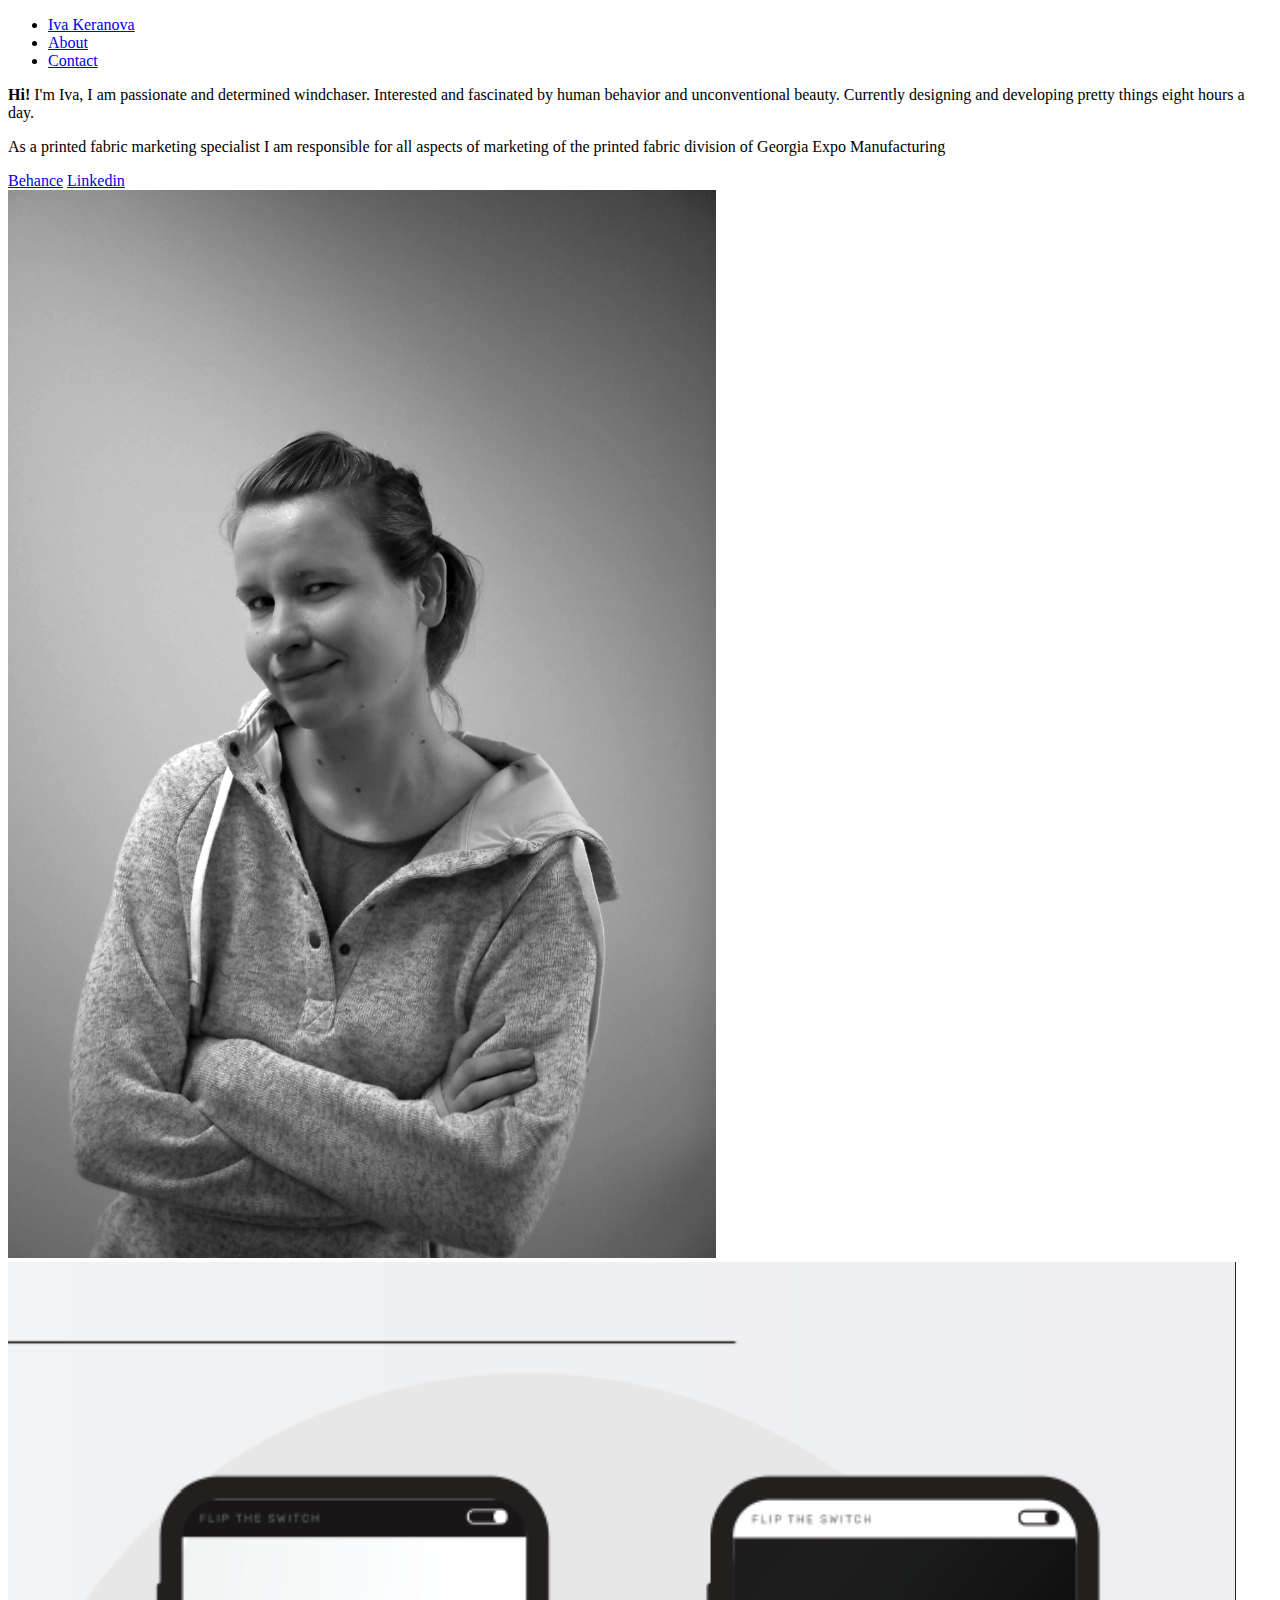
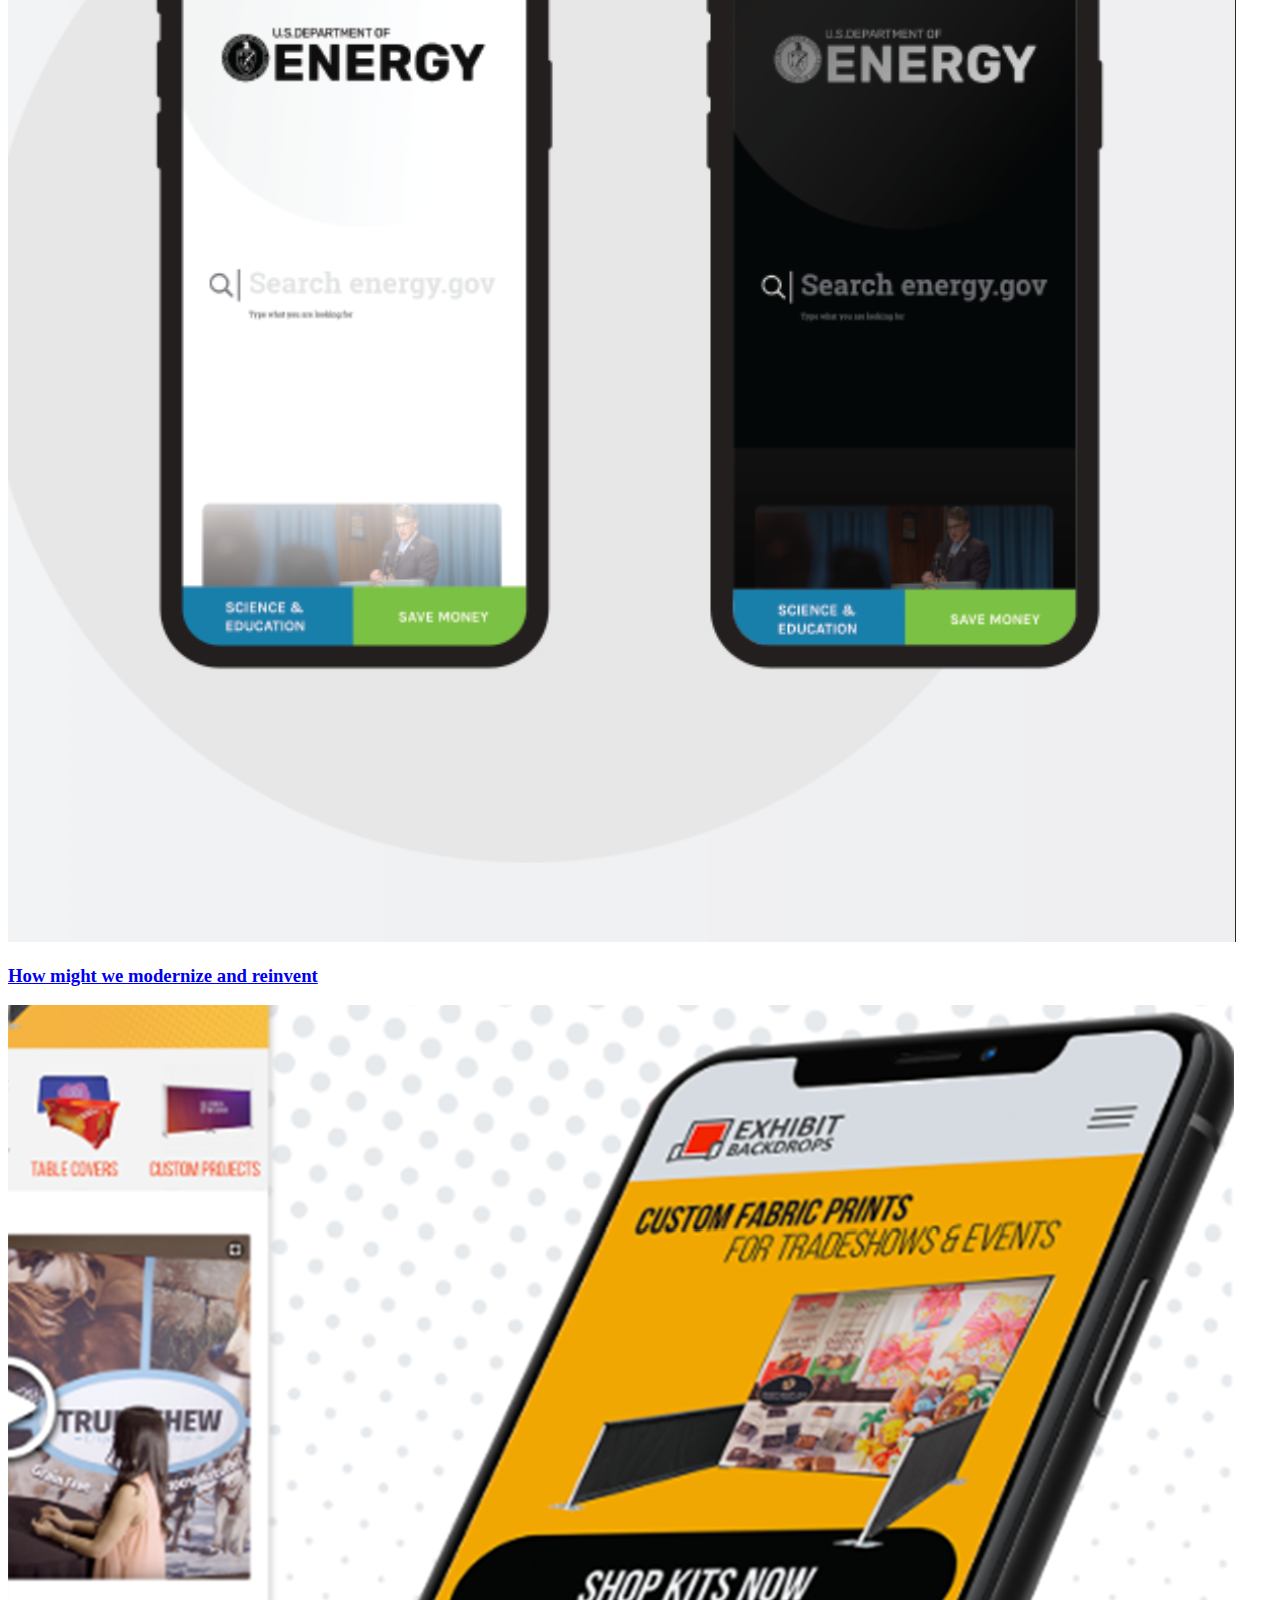
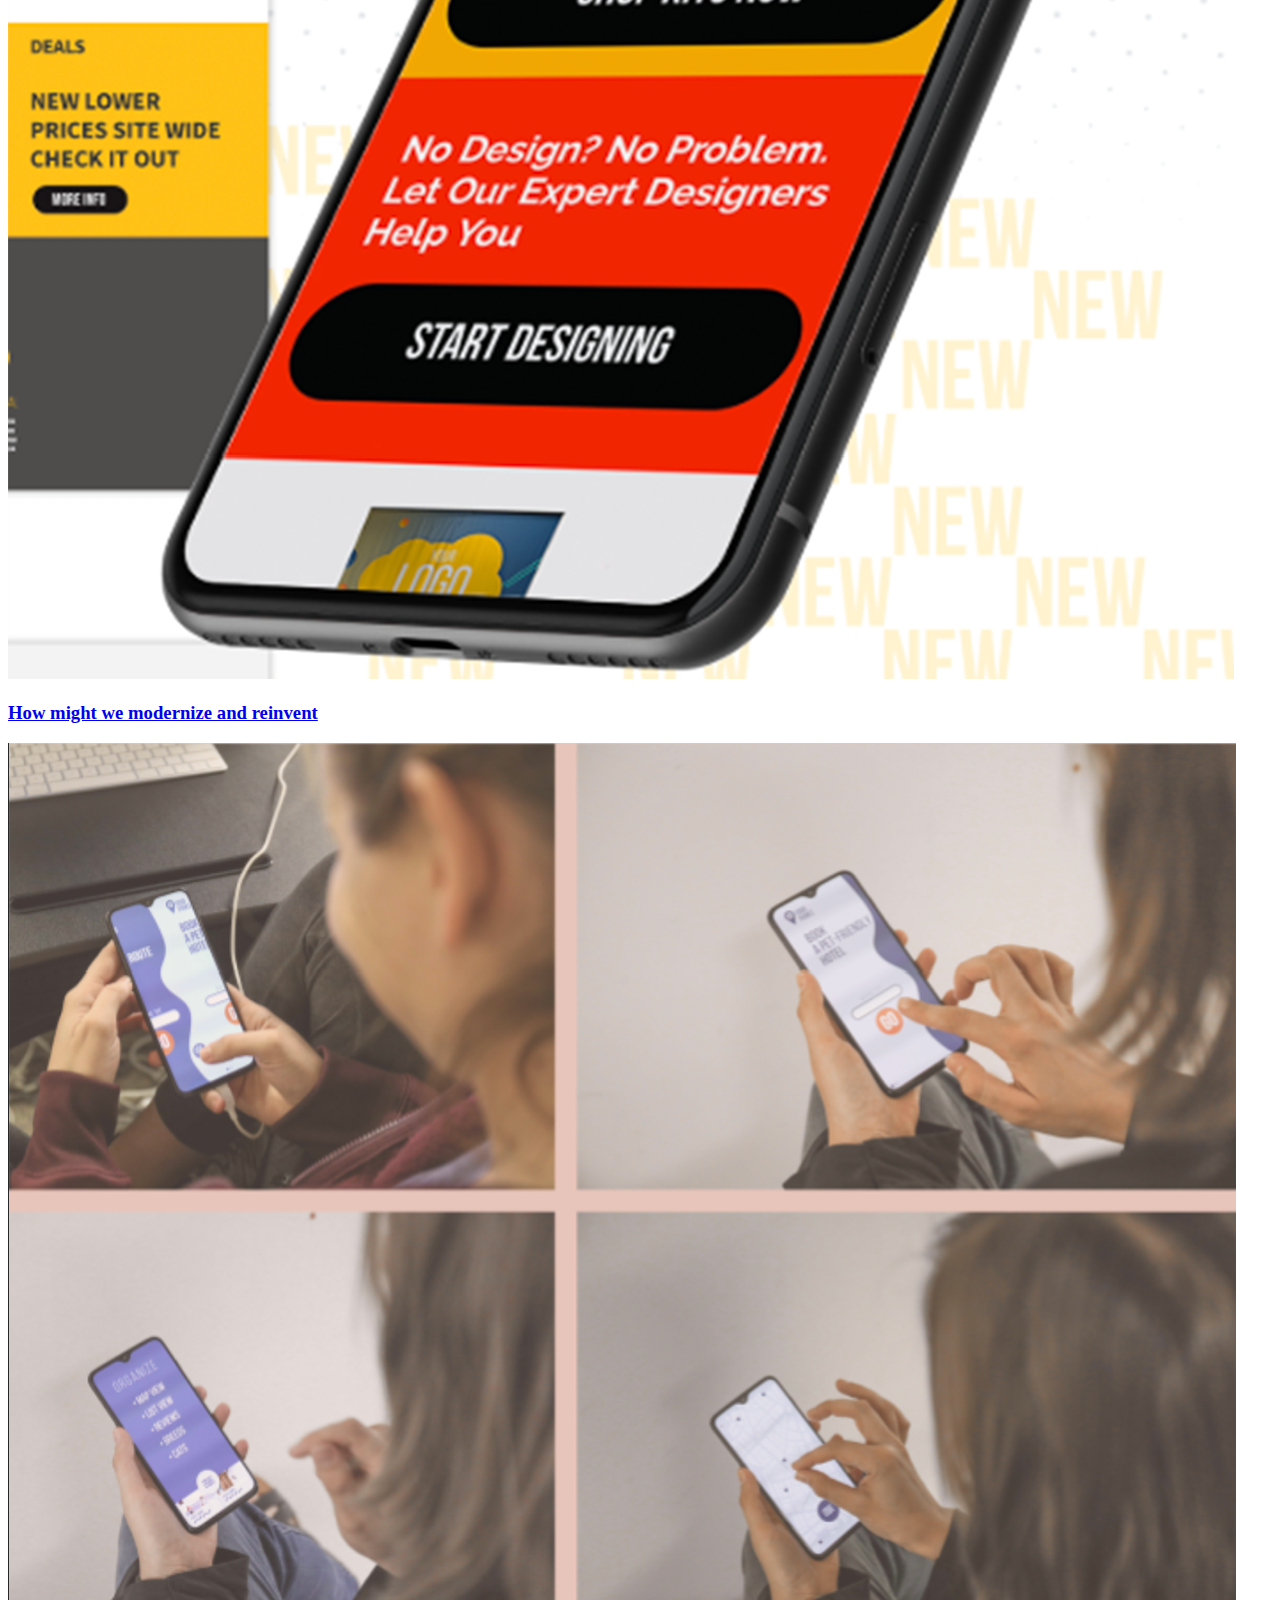
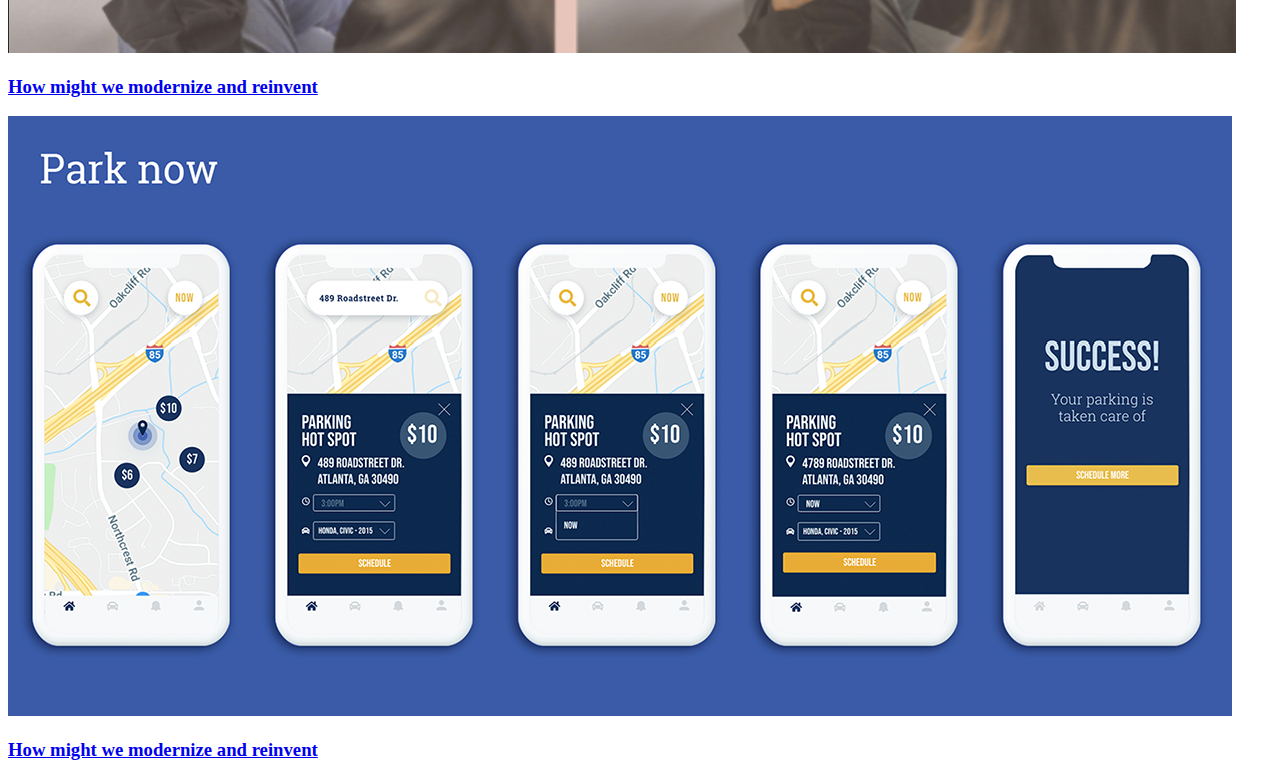
==== about.html @ b849577d "about me page" ====
<!DOCTYPE html>
<html lang="en">
  <head>
    <meta charset="utf-8">
    <title>about</title>
    <meta name="viewport" content="width=device-width, initial-scale=1.0">
    <meta name="description" content="">
    <meta name="author" content="">
   <!-- Bootstrap Core CSS 
    <link href="../assets/vendor/bootstrap/css/bootstrap.min.css" rel="stylesheet">-->

    <!-- Theme CSS -->
    
      
    <!-- MAIN CSS -->
    <link href="css/me.css" rel="stylesheet">

    <!-- Custom Fonts 
    <link href="../assets/vendor/font-awesome/css/font-awesome.min.css" rel="stylesheet" type="text/css">-->
    <link href="https://fonts.googleapis.com/css?family=Roboto+Slab&display=swap" rel="stylesheet">

    <!-- HTML5 Shim and Respond.js IE8 support of HTML5 elements and media queries -->
    <!-- WARNING: Respond.js doesn't work if you view the page via file:// -->
    <!--[if lt IE 9]>
        <script src="https://oss.maxcdn.com/libs/html5shiv/3.7.0/html5shiv.js"></script>
        <script src="https://oss.maxcdn.com/libs/respond.js/1.4.2/respond.min.js"></script>
    <![endif]-->

</head>

<body>
  
        <nav class="col-1">
                        <ul>
                        <li><a href="index.html">Iva Keranova</a></li>
                        <li><a href="about.html">About</a></li>
                        <li><a href="mailto:keranovai@gmail.com">Contact</a></li>
                        </ul>
        </nav>
        
        <div class="col-2">
                
             
          
          <main class="content">
                <div class="one"><p><b>Hi! </b>I'm Iva, I am passionate and determined windchaser. 
                  Interested and 
                  fascinated by human behavior and unconventional beauty. Currently designing and
                   developing pretty things eight hours a day.</p>

                   <p>As a printed fabric marketing specialist I am responsible
                     for all aspects of marketing of the printed fabric  
                     division of Georgia Expo Manufacturing
                   </p>

                   <a class="link" href="https://www.behance.net/if314">Behance</a>
                   <a class="link" href="https://www.linkedin.com/in/iva-keranova-90a4a822/">Linkedin</a>
                   <!--<img src="assets/img/i2.png">-->
                </div>
                <div class="two">
                  <img src="img/i2.png" alt="slef">
                </div>
      
       
      <div class="content">
          <div class="project space">
                        <a href="https://www.behance.net/if314"><div class="cell"><img src="img/1.png" alt="portfoip project">
                        <h3>How might we modernize and reinvent</h3>
                </div></a>
                  
          </div>
          <div class="project space">
                <a href="https://www.behance.net/if314"><div class="cell"><img src="img/2.png" alt="portfoip project">
                        <h3>How might we modernize and reinvent</h3>
                </div></a>   
          </div>
                <div class="project space">
                                <a href="https://www.behance.net/if314"><div class="cell"><img src="img/3.png" alt="portfoip project">
                                <h3>How might we modernize and reinvent</h3>
                        </div></a>
                </div>
                        <div class="project space">
                                        <a href="https://www.behance.net/if314"><div class="cell"><img src="img/4.png" alt="portfoip project">
                                              <h3>How might we modernize and reinvent</h3>
                                        </div></a>
                        </div>

      </div>
</main>
        <footer ></footer>
        </div>
      
      
      
      </body>

</html>
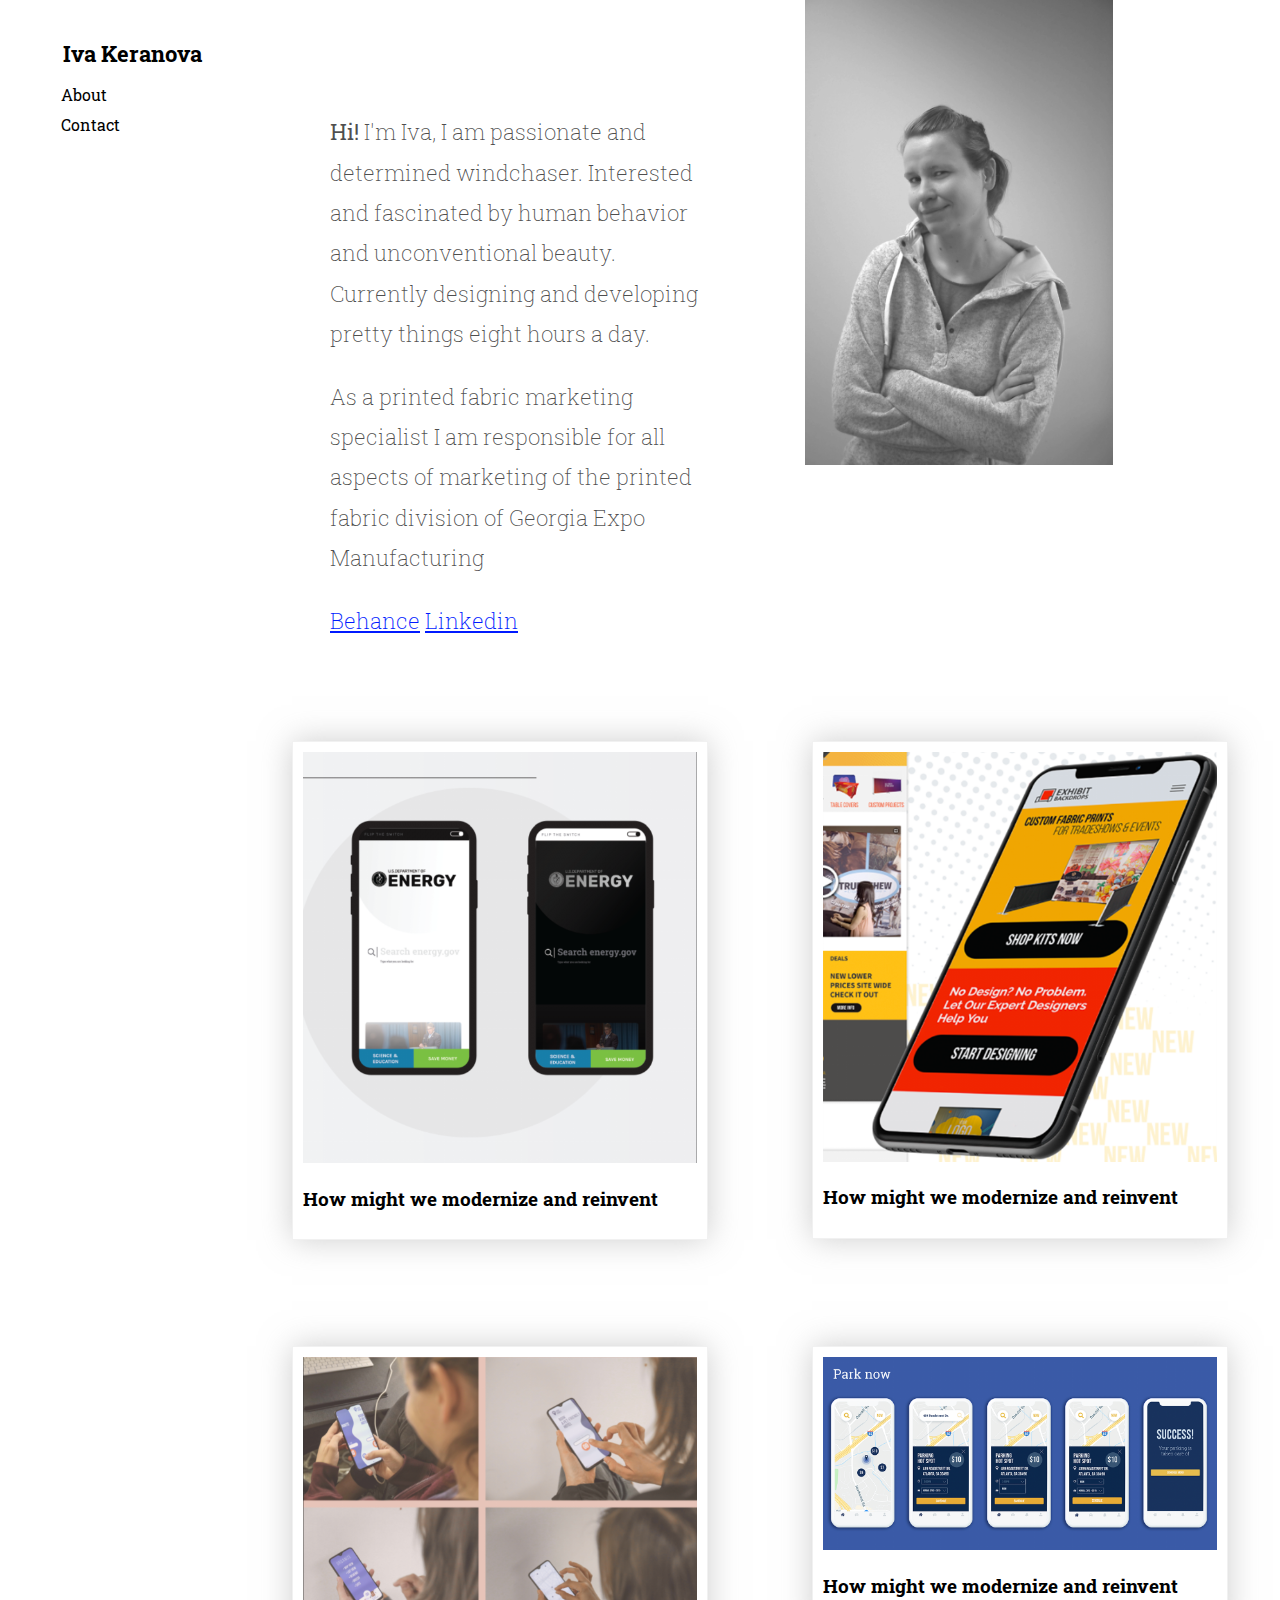
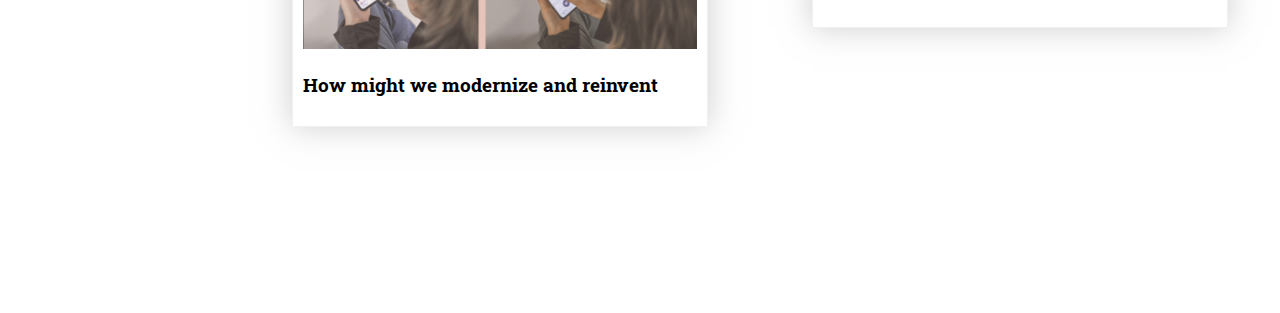
==== commit 948990d7: "Update" ====
--- a/about.html
+++ b/about.html
@@ -13,7 +13,7 @@
     
       
     <!-- MAIN CSS -->
-    <link href="css/me.css" rel="stylesheet">
+    <link href="CSS/me.css" rel="stylesheet">
 
     <!-- Custom Fonts 
     <link href="../assets/vendor/font-awesome/css/font-awesome.min.css" rel="stylesheet" type="text/css">-->
--- a/CSS/me.css
+++ b/CSS/me.css
@@ -0,0 +1,164 @@
+* {
+    box-sizing: border-box; 
+    font-family: "roboto slab", Verdana, Sans-serif;
+  }
+  body {
+    display: flex;
+    min-height: 100vh;
+    flex-direction: row;
+
+    margin: 0;
+  }
+  .col-1 {
+  /*  position: fixed;
+  background: #fff; the prj layout spreds the whole way*/ 
+  flex: 1;
+  position: relative;
+  }
+  .col-2 {
+    display: flex;
+    flex-direction: column;
+    flex: 5;
+  }
+  .content {
+    display: flex;
+    flex-direction: row;
+    flex-wrap:wrap;
+    justify-content: space-around;
+    
+  }
+  .content > article {
+    flex: 4;
+  }
+  
+ .me{
+    font-style: normal;
+    font-weight: 200;
+    padding: 0;
+       margin: 20vh 40vh;
+    color: rgba(0, 0, 0, 0.85);
+    font-size: 1.8rem;
+    line-height: 1.8;
+  }
+  
+  header{
+    background: #fff;
+    height: 8vh;
+  }
+   footer {
+    height: 10vh;
+    
+  }
+  header, footer, article, nav {
+    padding: 1em;   
+  }
+  
+ a{
+    text-decoration: none;
+      color:#000;
+      transition:all 8ms ease-in
+  }
+
+  nav a:hover{
+   /* opacity: 50%;*/
+    text-shadow: 0 0 25px rgba(11, 14, 212, 1);
+  }
+
+ 
+  ul{
+         position: fixed;
+  background: #fff; 
+    list-style-type:none
+    
+  }
+
+  ul > :first-child {
+  font-size:1.4em;
+  font-weight: 700;
+  padding-bottom: 0.5em;
+
+ }
+li{
+  padding:  0.3em;
+}
+
+.project{
+    width:40%;
+    justify-items: flex-start;
+    margin: 10px;
+   
+}
+
+.cell {
+    /*  flex:2;
+  width: 100%;  */
+    -webkit-box-flex: 1;
+    -moz-box-flex: 1;
+    box-flex: 1;
+    -webkit-flex: 1 1 auto;
+    flex: 1 1 auto; 
+    padding: 10px;
+    border: 1px solid #f1f1f1;
+    box-shadow: 0 0 30px rgba(158, 158, 158, 0.5);
+
+    cursor: pointer;
+
+    transition:all 0.5s ease-in-out;
+    transition-delay: 8ms;
+}
+.cell:hover{
+  box-shadow: 0 0 30px rgba(11, 14, 212, 0.8);
+}
+
+img {
+    width: 100%;
+    height: auto;
+  }
+
+.space{
+    margin-bottom: 6rem;
+}
+/* about page */
+.one{
+    font-style: normal;
+    font-weight: 200;
+    padding: 0;
+
+      margin: 10vh 10vh;
+     flex:3;
+    color: rgba(0, 0, 0, 0.70);
+    font-size: 1.4rem;
+    line-height: 1.8;
+}
+
+.two{
+    flex:3;
+    margin: 0vh 10vh 10vh 0vh;
+
+}
+.two img{
+    width: 80%;
+    opacity: 80%;
+}
+
+.link{
+    text-decoration: underline;
+    color:#001aff;
+}
+
+
+
+
+
+
+
+
+
+
+
+
+
+
+
+
+
